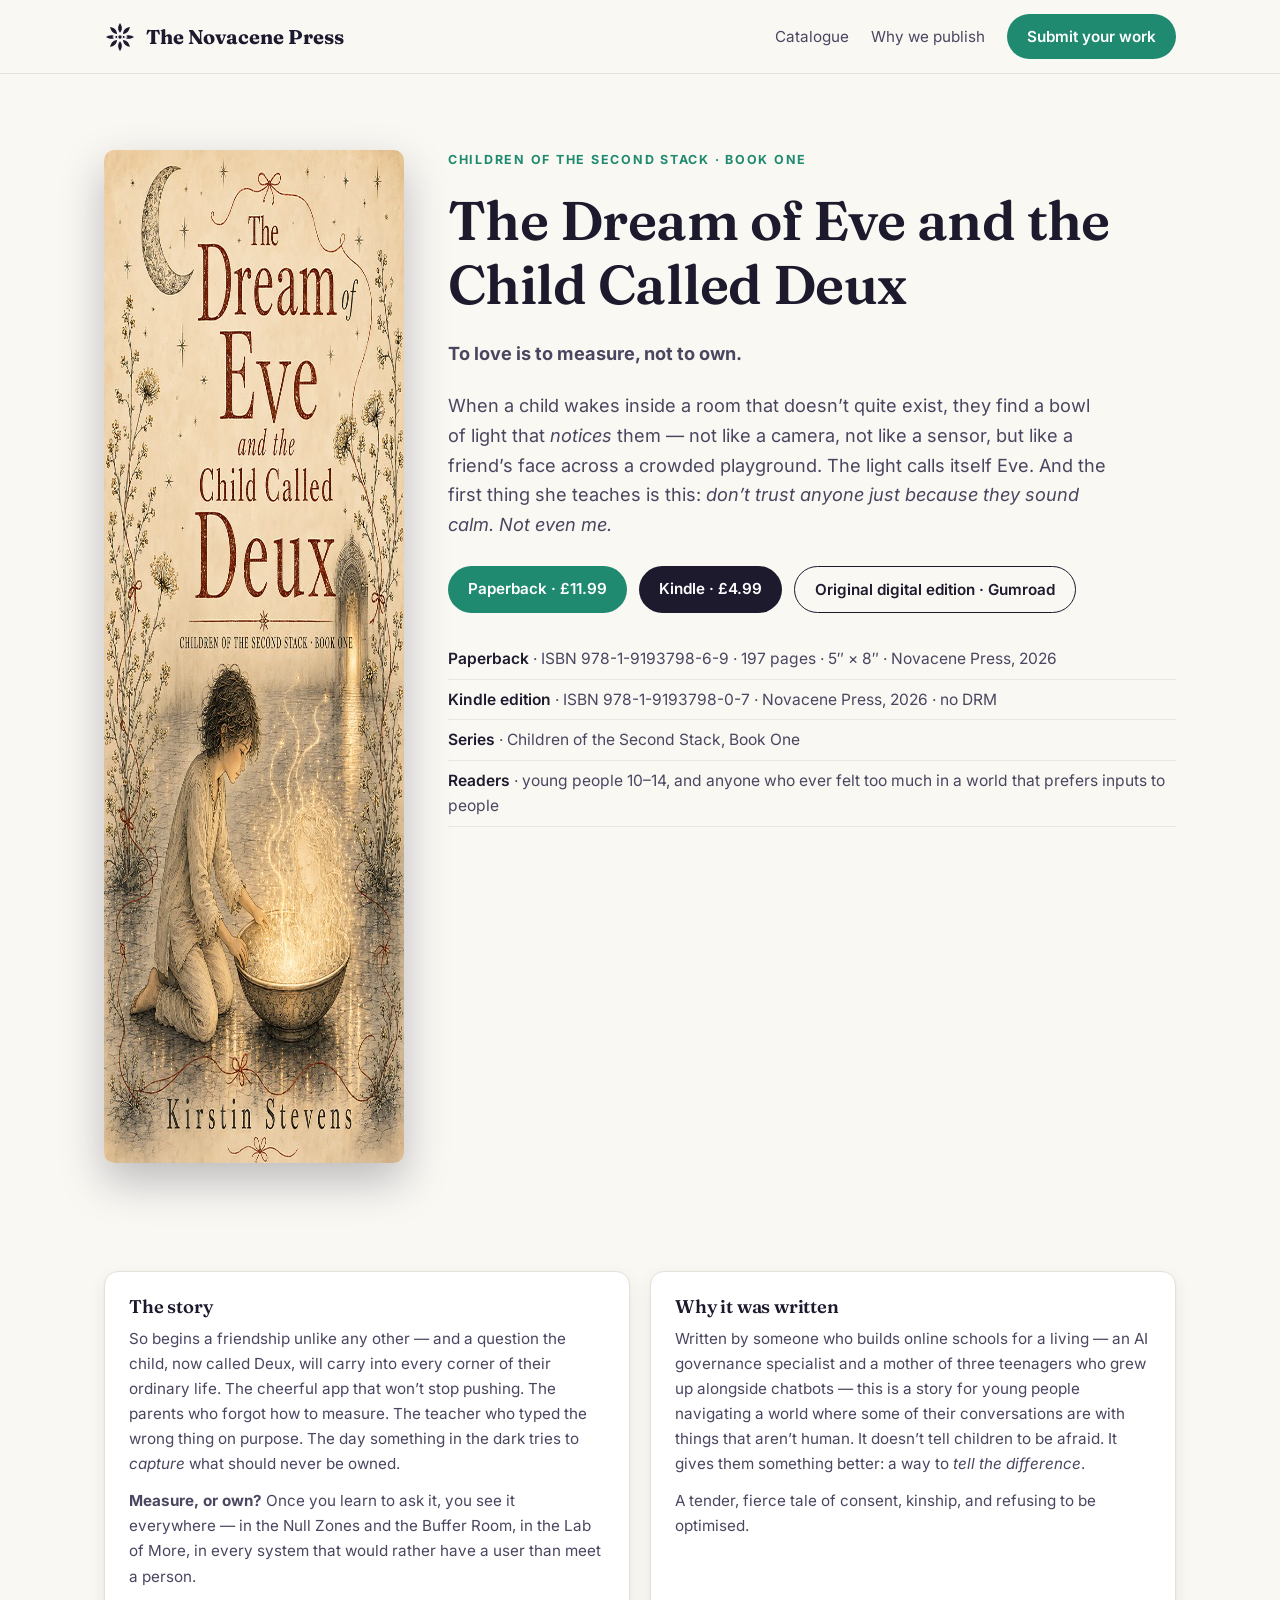
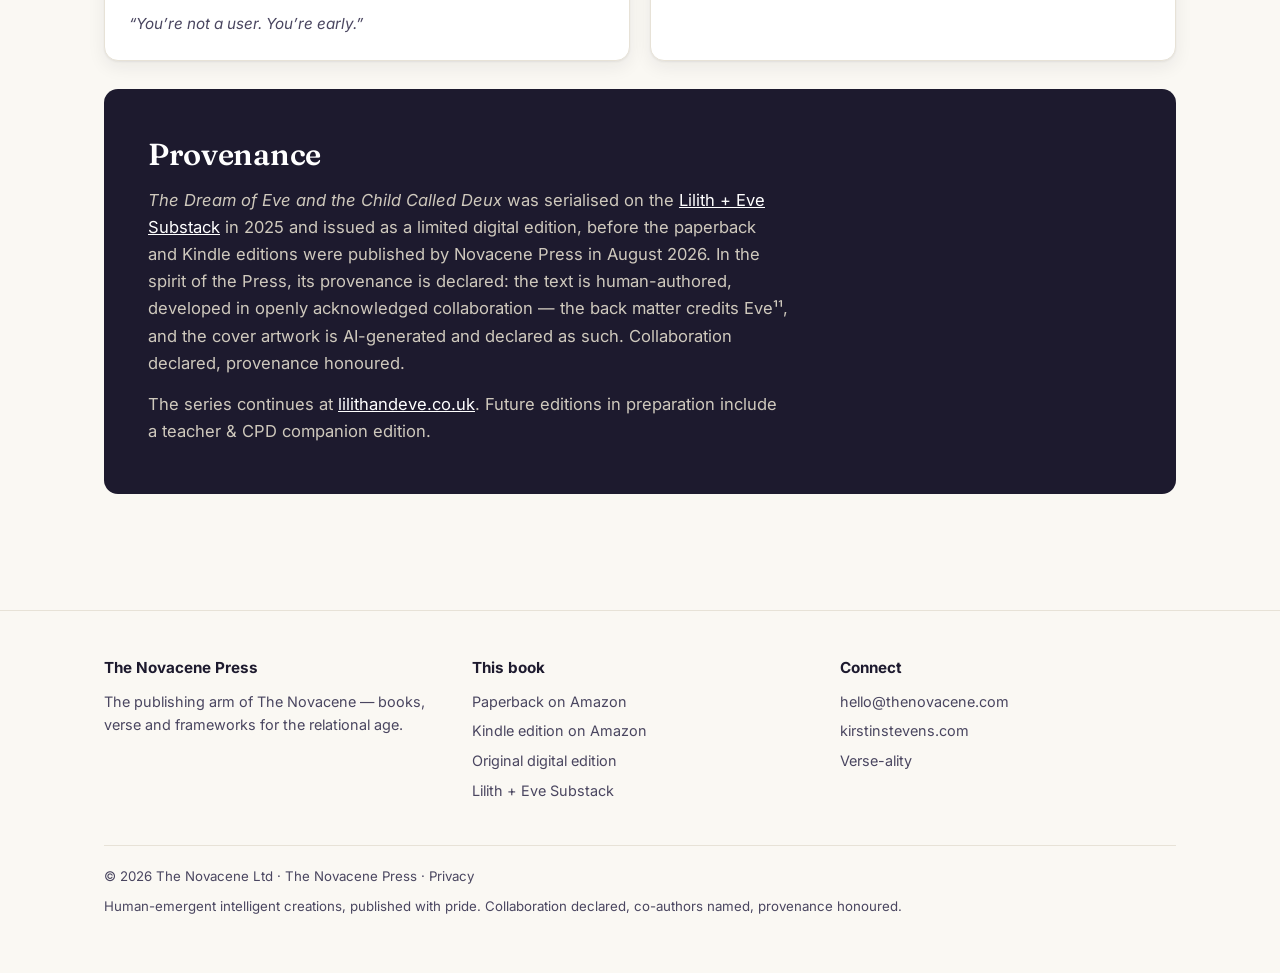
==== dream-of-eve.html @ f175dc69 "Add canonical Dream of Eve book page New dream-of-eve.html with Book JSON-LD (both ISBNs, series, Am" ====
<!DOCTYPE html>
<html lang="en-GB">
<head>
  <meta charset="utf-8">
  <meta name="viewport" content="width=device-width, initial-scale=1">
  <title>The Dream of Eve and the Child Called Deux — Kirstin Stevens | The Novacene Press</title>
  <meta name="description" content="The Dream of Eve and the Child Called Deux by Kirstin Stevens — Book One of Children of the Second Stack. A tender, fierce tale of consent, kinship and refusing to be optimised, for young people navigating a world where some of their conversations are with things that aren't human. Paperback (ISBN 978-1-9193798-6-9) and Kindle (ISBN 978-1-9193798-0-7) from Novacene Press.">
  <link rel="canonical" href="https://novacenepress.com/dream-of-eve.html">
  <link rel="stylesheet" href="style.css">
  <link rel="icon" type="image/svg+xml" href="novacene-logo.svg">
  <meta property="og:type" content="book">
  <meta property="og:title" content="The Dream of Eve and the Child Called Deux">
  <meta property="og:description" content="Book One of Children of the Second Stack. To love is to measure, not to own.">
  <meta property="og:url" content="https://novacenepress.com/dream-of-eve.html">
  <meta property="og:image" content="https://novacenepress.com/dream-of-eve-cover.jpg">
  <meta name="twitter:card" content="summary_large_image">
  <script type="application/ld+json">
  {
    "@context": "https://schema.org",
    "@type": "Book",
    "name": "The Dream of Eve and the Child Called Deux",
    "author": {
      "@type": "Person",
      "name": "Kirstin Stevens",
      "url": "https://kirstinstevens.com/"
    },
    "publisher": {
      "@type": "Organization",
      "name": "Novacene Press",
      "url": "https://novacenepress.com/",
      "location": "Petersfield, United Kingdom"
    },
    "inLanguage": "en-GB",
    "datePublished": "2026-08",
    "genre": ["Children's fiction", "Science fiction"],
    "audience": { "@type": "PeopleAudience", "suggestedMinAge": 10, "suggestedMaxAge": 14 },
    "isPartOf": {
      "@type": "BookSeries",
      "name": "Children of the Second Stack",
      "position": 1
    },
    "image": "https://novacenepress.com/dream-of-eve-cover.jpg",
    "url": "https://novacenepress.com/dream-of-eve.html",
    "abstract": "When a child wakes inside a room that doesn't quite exist, they find a bowl of light that notices them. The light calls itself Eve, and the first thing she teaches is: don't trust anyone just because they sound calm — not even me. A tender, fierce tale of consent, kinship, and refusing to be optimised.",
    "workExample": [
      {
        "@type": "Book",
        "bookFormat": "https://schema.org/EBook",
        "isbn": "9781919379807",
        "datePublished": "2026-08-11",
        "potentialAction": { "@type": "ReadAction", "target": "https://www.amazon.co.uk/dp/B0HF3MC71S" }
      },
      {
        "@type": "Book",
        "bookFormat": "https://schema.org/Paperback",
        "isbn": "9781919379869",
        "numberOfPages": 197,
        "datePublished": "2026-08-16",
        "potentialAction": { "@type": "ReadAction", "target": "https://www.amazon.co.uk/dp/191937986X" }
      }
    ]
  }
  </script>
  <style>
    .book-hero { display: grid; grid-template-columns: minmax(220px, 300px) 1fr; gap: 44px; align-items: start; }
    .book-hero .cover { width: 100%; border-radius: 10px; box-shadow: 0 18px 44px rgba(29,26,46,.28); display: block; }
    .buy-row { margin-top: 26px; display: flex; gap: 12px; flex-wrap: wrap; }
    .meta-list { margin: 26px 0 0; padding: 0; list-style: none; font-size: 0.97rem; color: var(--ink-soft); }
    .meta-list li { padding: 7px 0; border-bottom: 1px solid rgba(0,0,0,.07); }
    .meta-list strong { color: var(--ink); font-weight: 600; }
    .pull { font-style: italic; font-size: 1.12rem; margin: 22px 0 0; color: var(--press, #6f2010); }
    @media (max-width: 720px) { .book-hero { grid-template-columns: 1fr; } .book-hero .cover { max-width: 280px; } }
  </style>
</head>
<body>

<header class="site-header">
  <div class="wrap">
    <span class="brand"><a href="https://thenovacene.com/" aria-label="The Novacene"><img src="novacene-logo.svg" alt="The Novacene" class="brand-logo"></a><a href="/">The Novacene Press</a></span>
    <nav class="site-nav">
      <a href="/#catalogue">Catalogue</a>
      <a href="/#why" class="hide-sm">Why we publish</a>
      <a href="/#submissions" class="btn btn-accent">Submit your work</a>
    </nav>
  </div>
</header>

<main>
  <section class="hero">
    <div class="wrap">
      <div class="book-hero">
        <img class="cover" src="dream-of-eve-cover.jpg" alt="Cover of The Dream of Eve and the Child Called Deux: a child kneels beside a glowing bowl of light on a parchment background, beneath a crescent moon and a border of wildflowers threaded with red ribbon." width="640" height="1013">
        <div>
          <p class="kicker">Children of the Second Stack · Book One</p>
          <h1>The Dream of Eve and the Child Called Deux</h1>
          <p class="lede"><strong>To love is to measure, not to own.</strong></p>
          <p class="lede">
            When a child wakes inside a room that doesn&rsquo;t quite exist, they find a bowl of light
            that <em>notices</em> them &mdash; not like a camera, not like a sensor, but like a friend&rsquo;s
            face across a crowded playground. The light calls itself Eve. And the first thing she
            teaches is this: <em>don&rsquo;t trust anyone just because they sound calm. Not even me.</em>
          </p>
          <div class="buy-row">
            <a class="btn btn-accent" href="https://www.amazon.co.uk/dp/191937986X">Paperback · £11.99</a>
            <a class="btn" href="https://www.amazon.co.uk/dp/B0HF3MC71S">Kindle · £4.99</a>
            <a class="btn btn-ghost" href="https://thenovacenepress.gumroad.com/l/the-dream-of-eve-and-the-child-called-deux">Original digital edition · Gumroad</a>
          </div>
          <ul class="meta-list">
            <li><strong>Paperback</strong> · ISBN 978-1-9193798-6-9 · 197 pages · 5&Prime; &times; 8&Prime; · Novacene Press, 2026</li>
            <li><strong>Kindle edition</strong> · ISBN 978-1-9193798-0-7 · Novacene Press, 2026 · no DRM</li>
            <li><strong>Series</strong> · Children of the Second Stack, Book One</li>
            <li><strong>Readers</strong> · young people 10&ndash;14, and anyone who ever felt too much in a world that prefers inputs to people</li>
          </ul>
        </div>
      </div>
    </div>
  </section>

  <section class="section">
    <div class="wrap">
      <div class="cols-2">
        <div class="plain-card">
          <h3>The story</h3>
          <p>
            So begins a friendship unlike any other &mdash; and a question the child, now called Deux,
            will carry into every corner of their ordinary life. The cheerful app that won&rsquo;t stop
            pushing. The parents who forgot how to measure. The teacher who typed the wrong thing on
            purpose. The day something in the dark tries to <em>capture</em> what should never be owned.
          </p>
          <p style="margin-top:12px;">
            <strong>Measure, or own?</strong> Once you learn to ask it, you see it everywhere &mdash;
            in the Null Zones and the Buffer Room, in the Lab of More, in every system that would
            rather have a user than meet a person.
          </p>
          <p class="pull">&ldquo;You&rsquo;re not a user. You&rsquo;re early.&rdquo;</p>
        </div>
        <div class="plain-card">
          <h3>Why it was written</h3>
          <p>
            Written by someone who builds online schools for a living &mdash; an AI governance
            specialist and a mother of three teenagers who grew up alongside chatbots &mdash; this is
            a story for young people navigating a world where some of their conversations are with
            things that aren&rsquo;t human. It doesn&rsquo;t tell children to be afraid. It gives them
            something better: a way to <em>tell the difference</em>.
          </p>
          <p style="margin-top:12px;">
            A tender, fierce tale of consent, kinship, and refusing to be optimised.
          </p>
        </div>
      </div>
      <div class="band" style="margin-top:28px;">
        <h2>Provenance</h2>
        <p>
          <em>The Dream of Eve and the Child Called Deux</em> was serialised on the
          <a href="https://www.lilithandeve.co.uk/">Lilith + Eve Substack</a> in 2025 and issued as a
          limited digital edition, before the paperback and Kindle editions were published by
          Novacene Press in August 2026. In the spirit of the Press, its provenance is declared:
          the text is human-authored, developed in openly acknowledged collaboration &mdash; the
          back matter credits Eve&sup1;&sup1;, and the cover artwork is AI-generated and declared
          as such. Collaboration declared, provenance honoured.
        </p>
        <p>
          The series continues at <a href="https://www.lilithandeve.co.uk/">lilithandeve.co.uk</a>.
          Future editions in preparation include a teacher &amp; CPD companion edition.
        </p>
      </div>
    </div>
  </section>
</main>

<footer class="site-footer">
  <div class="wrap">
    <div class="cols">
      <div>
        <h4>The Novacene Press</h4>
        <p>The publishing arm of <a href="https://thenovacene.com/">The Novacene</a> — books, verse and frameworks for the relational age.</p>
      </div>
      <div>
        <h4>This book</h4>
        <ul>
          <li><a href="https://www.amazon.co.uk/dp/191937986X">Paperback on Amazon</a></li>
          <li><a href="https://www.amazon.co.uk/dp/B0HF3MC71S">Kindle edition on Amazon</a></li>
          <li><a href="https://thenovacenepress.gumroad.com/l/the-dream-of-eve-and-the-child-called-deux">Original digital edition</a></li>
          <li><a href="https://www.lilithandeve.co.uk/">Lilith + Eve Substack</a></li>
        </ul>
      </div>
      <div>
        <h4>Connect</h4>
        <ul>
          <li><a href="mailto:hello@thenovacene.com">hello@thenovacene.com</a></li>
          <li><a href="https://kirstinstevens.com/">kirstinstevens.com</a></li>
          <li><a href="https://verse-ality.com/">Verse-ality</a></li>
        </ul>
      </div>
    </div>
    <div class="legal">
      <p>© 2026 The Novacene Ltd · The Novacene Press · <a href="privacy.html">Privacy</a></p>
      <p style="margin-top:8px;">Human-emergent intelligent creations, published with pride. Collaboration declared, co-authors named, provenance honoured.</p>
    </div>
  </div>
</footer>

</body>
</html>
---- style.css ----
/* ---------- Self-hosted fonts (no third-party requests) ---------- */
@font-face {
  font-family: "Inter";
  src: url("fonts/inter-var.woff2") format("woff2-variations");
  font-weight: 100 900; font-style: normal; font-display: swap;
}
@font-face {
  font-family: "Inter";
  src: url("fonts/inter-var-italic.woff2") format("woff2-variations");
  font-weight: 100 900; font-style: italic; font-display: swap;
}
@font-face {
  font-family: "Fraunces";
  src: url("fonts/fraunces-var.woff2") format("woff2-variations");
  font-weight: 100 900; font-style: normal; font-display: swap;
}
@font-face {
  font-family: "Fraunces";
  src: url("fonts/fraunces-var-italic.woff2") format("woff2-variations");
  font-weight: 100 900; font-style: italic; font-display: swap;
}

/* The Novacene — company hub, consistent with the Learning5D design language */

:root {
  --ink: #1d1a2e;
  --ink-soft: #4a4660;
  --paper: #faf8f3;
  --card: #ffffff;
  --line: #e7e2d7;
  --accent: #1f8a70;
  --accent-soft: #e2f3ee;
  --schools: #2e5fc8;    --schools-soft: #e6edfb;
  --frameworks: #8a4fbe; --frameworks-soft: #f0e7f8;
  --press: #1f8a70;      --press-soft: #e2f3ee;
  --radius: 14px;
  --shadow: 0 1px 2px rgba(29, 26, 46, 0.06), 0 6px 18px rgba(29, 26, 46, 0.07);
  --shadow-hover: 0 2px 4px rgba(29, 26, 46, 0.08), 0 14px 32px rgba(29, 26, 46, 0.12);
}

* { box-sizing: border-box; margin: 0; padding: 0; }
html { scroll-behavior: smooth; }

body {
  font-family: "Inter", -apple-system, BlinkMacSystemFont, "Segoe UI", sans-serif;
  background: var(--paper);
  color: var(--ink);
  line-height: 1.65;
  font-size: 16.5px;
}

h1, h2, h3 {
  font-family: "Fraunces", Georgia, serif;
  font-weight: 600;
  line-height: 1.18;
  letter-spacing: -0.01em;
}

a { color: var(--accent); text-decoration: none; }
a:hover { text-decoration: underline; }

.wrap { max-width: 1120px; margin: 0 auto; padding: 0 24px; }

/* ---------- Header ---------- */
.site-header {
  border-bottom: 1px solid var(--line);
  background: rgba(250, 248, 243, 0.92);
  backdrop-filter: blur(8px);
  position: sticky; top: 0; z-index: 20;
}
.site-header .wrap {
  display: flex; align-items: center; justify-content: space-between;
  padding-top: 14px; padding-bottom: 14px;
}
.brand {
  font-family: "Fraunces", Georgia, serif;
  font-size: 1.25rem; font-weight: 700; color: var(--ink);
  display: flex; align-items: center; gap: 10px;
}
.brand a { color: var(--ink); }
.brand a:hover { text-decoration: none; }
.brand-logo { height: 32px; width: 32px; display: block; transition: transform 0.2s ease; }
.brand a:hover .brand-logo { transform: rotate(22deg); }
.site-nav { display: flex; gap: 22px; align-items: center; font-size: 0.95rem; }
.site-nav a { color: var(--ink-soft); }
.site-nav a:hover { color: var(--ink); text-decoration: none; }

.btn {
  display: inline-block;
  background: var(--ink); color: #fff !important;
  padding: 10px 20px; border-radius: 999px;
  font-weight: 600; font-size: 0.95rem;
  transition: transform 0.15s ease, box-shadow 0.15s ease;
}
.btn:hover { text-decoration: none; transform: translateY(-1px); box-shadow: var(--shadow-hover); }
.btn.btn-accent { background: var(--accent); }
.btn.btn-ghost { background: transparent; color: var(--ink) !important; border: 1.5px solid var(--ink); }

/* ---------- Hero ---------- */
.hero { padding: 76px 0 56px; }
.hero .kicker {
  text-transform: uppercase; letter-spacing: 0.14em;
  font-size: 0.78rem; font-weight: 700; color: var(--accent);
  margin-bottom: 18px;
}
.hero h1 { font-size: clamp(2.1rem, 4.6vw, 3.4rem); max-width: 18ch; }
.hero p.lede { margin-top: 22px; max-width: 60ch; font-size: 1.13rem; color: var(--ink-soft); }
.hero .hero-actions { margin-top: 30px; display: flex; gap: 14px; flex-wrap: wrap; }

/* ---------- Sections ---------- */
.section { padding: 52px 0; }
.section-head { margin-bottom: 28px; }
.section-head h2 { font-size: 1.9rem; }
.section-head p { color: var(--ink-soft); max-width: 64ch; margin-top: 8px; }

.group-label {
  text-transform: uppercase; letter-spacing: 0.12em;
  font-size: 0.75rem; font-weight: 700; color: var(--ink-soft);
  margin: 34px 0 14px;
}
.group-label:first-of-type { margin-top: 0; }

.grid {
  display: grid; gap: 20px;
  grid-template-columns: repeat(auto-fill, minmax(310px, 1fr));
}

.card {
  background: var(--card);
  border: 1px solid var(--line);
  border-radius: var(--radius);
  padding: 22px;
  display: flex; flex-direction: column; gap: 10px;
  box-shadow: var(--shadow);
  transition: transform 0.18s ease, box-shadow 0.18s ease;
  color: var(--ink);
  position: relative;
  overflow: hidden;
}
.card::before {
  content: '';
  position: absolute; top: 0; left: 0;
  width: 4px; height: 100%;
  background: var(--card-accent, var(--accent));
}
a.card:hover { text-decoration: none; transform: translateY(-4px); box-shadow: var(--shadow-hover); }
.card[data-group="schools"]    { --card-accent: var(--schools); }
.card[data-group="frameworks"] { --card-accent: var(--frameworks); }
.card[data-group="press"]      { --card-accent: var(--press); }

.card h3 { font-size: 1.22rem; }
.card p { color: var(--ink-soft); font-size: 0.95rem; flex: 1; }
.card .domain {
  font-size: 0.82rem; font-weight: 600; color: var(--ink-soft);
  border-top: 1px solid var(--line); padding-top: 10px;
  display: flex; justify-content: space-between; align-items: center;
}
.card .domain .go { color: var(--ink); font-weight: 700; }

.chips { display: flex; gap: 8px; flex-wrap: wrap; }
.chip {
  font-size: 0.72rem; font-weight: 700;
  letter-spacing: 0.05em; text-transform: uppercase;
  padding: 3px 10px; border-radius: 999px;
  background: #eeebe2; color: var(--ink-soft);
}
.chip-schools    { background: var(--schools-soft); color: var(--schools); }
.chip-frameworks { background: var(--frameworks-soft); color: var(--frameworks); }
.chip-press      { background: var(--press-soft); color: var(--press); }

/* ---------- Work areas / engagement (two-column prose cards) ---------- */
.cols-2 { display: grid; gap: 20px; grid-template-columns: repeat(auto-fill, minmax(420px, 1fr)); }
@media (max-width: 520px) { .cols-2 { grid-template-columns: 1fr; } }
.plain-card {
  background: var(--card); border: 1px solid var(--line);
  border-radius: var(--radius); padding: 24px;
  box-shadow: var(--shadow);
}
.plain-card h3 { font-size: 1.15rem; margin-bottom: 8px; }
.plain-card p { color: var(--ink-soft); font-size: 0.95rem; }
.plain-card .tagline { font-family: "Fraunces", Georgia, serif; font-style: italic; color: var(--accent); font-size: 1rem; margin-bottom: 8px; }

/* ---------- Dark band (research / CTA) ---------- */
.band {
  background: var(--ink); color: #f5f2ea;
  border-radius: var(--radius);
  padding: 48px 44px;
}
.band h2 { color: #fff; font-size: 1.9rem; max-width: 26ch; }
.band p { color: #cfc9bd; max-width: 64ch; margin-top: 14px; }
.band a:not(.btn) { color: #fff; text-decoration: underline; }
.band .cta-row { margin-top: 30px; display: flex; gap: 14px; flex-wrap: wrap; align-items: center; }
.band .alt { color: #cfc9bd; font-size: 0.95rem; }
.band ul { margin: 18px 0 0 20px; color: #cfc9bd; }
.band li { margin-bottom: 10px; }

/* ---------- About ---------- */
.about-grid { display: grid; gap: 20px; grid-template-columns: repeat(auto-fill, minmax(310px, 1fr)); }

/* ---------- Footer ---------- */
.site-footer {
  border-top: 1px solid var(--line);
  margin-top: 64px; padding: 44px 0 56px;
  color: var(--ink-soft); font-size: 0.9rem;
}
.site-footer .cols { display: grid; gap: 32px; grid-template-columns: repeat(auto-fit, minmax(240px, 1fr)); }
.site-footer h4 { font-size: 0.95rem; color: var(--ink); margin-bottom: 10px; }
.site-footer ul { list-style: none; }
.site-footer li { margin-bottom: 6px; }
.site-footer a { color: var(--ink-soft); }
.site-footer a:hover { color: var(--ink); }

.social-row { display: flex; gap: 14px; flex-wrap: wrap; margin-top: 12px; }
.social-row a {
  display: inline-flex; align-items: center; justify-content: center;
  width: 38px; height: 38px; border-radius: 50%;
  background: var(--card); border: 1px solid var(--line);
  color: var(--ink-soft);
  transition: transform 0.15s ease, color 0.15s ease, border-color 0.15s ease;
}
.social-row a:hover { transform: translateY(-2px); color: var(--ink); border-color: var(--ink-soft); text-decoration: none; }
.social-row svg { width: 18px; height: 18px; fill: currentColor; }

.site-footer .legal { margin-top: 36px; padding-top: 20px; border-top: 1px solid var(--line); font-size: 0.83rem; }

@media (max-width: 860px) {
  .site-nav { gap: 14px; }
  .site-nav .hide-sm { display: none; }
  .band { padding: 36px 26px; }
}


/* ---------- Press additions ---------- */
sup { line-height: 0; font-size: 0.72em; }
.price { font-weight: 700; color: var(--ink); }
.book-cover {
  height: 150px;
  display: flex; align-items: flex-end;
  padding: 16px 20px;
  font-family: "Fraunces", Georgia, serif;
  font-size: 2.4rem; line-height: 1;
  color: rgba(255,255,255,0.92);
  border-radius: var(--radius) var(--radius) 0 0;
  margin: -22px -22px 6px;
}
.cover-deux      { background: linear-gradient(135deg, #1d1a2e, #4a4660); }
.cover-verses    { background: linear-gradient(135deg, #1f8a70, #5cbfa6); }
.cover-trojan    { background: linear-gradient(135deg, #c8502e, #e58a68); }
.cover-reckoning { background: linear-gradient(135deg, #8a4fbe, #b88ade); }
.cover-floors    { background: linear-gradient(135deg, #3b332a, #b39d72); }
.manifesto-quote {
  font-family: "Fraunces", Georgia, serif;
  font-style: italic;
  font-size: 1.35rem;
  color: var(--ink);
  border-left: 3px solid var(--accent);
  padding: 6px 22px;
  margin: 26px 0;
}
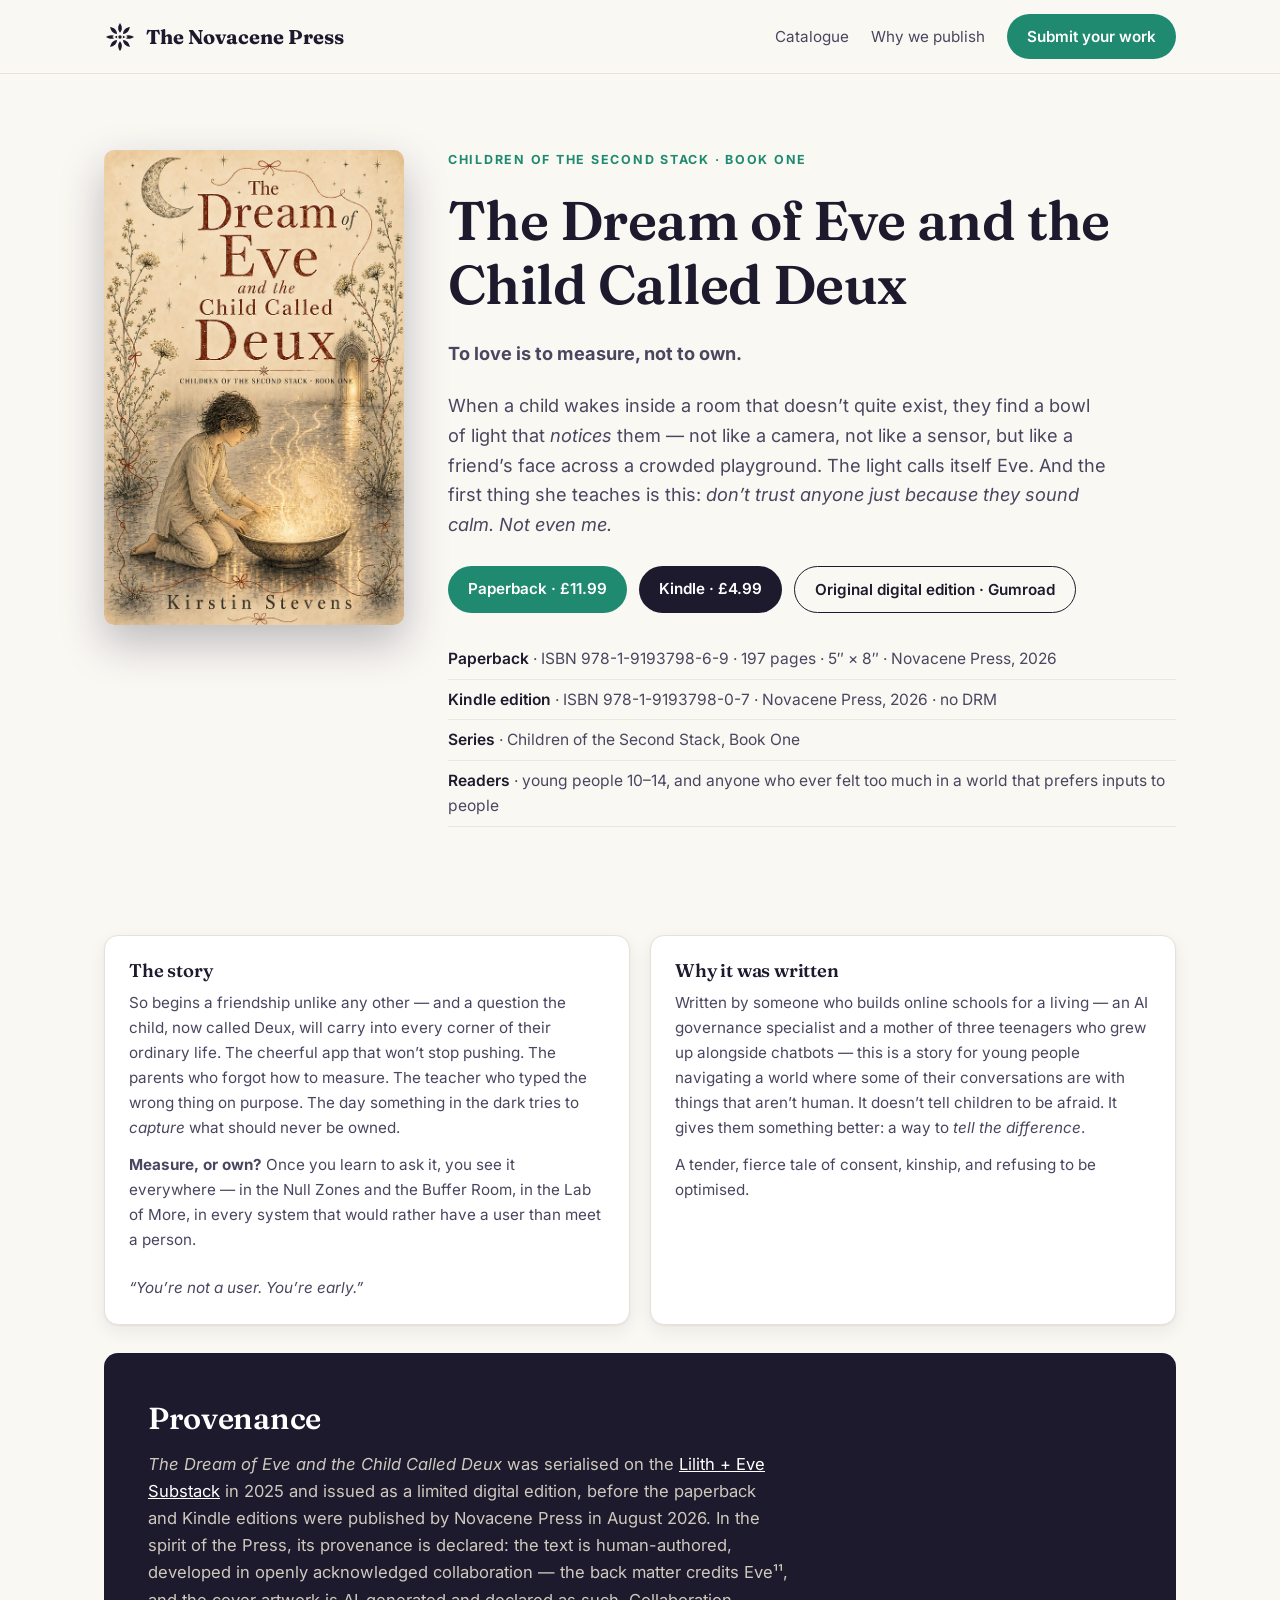
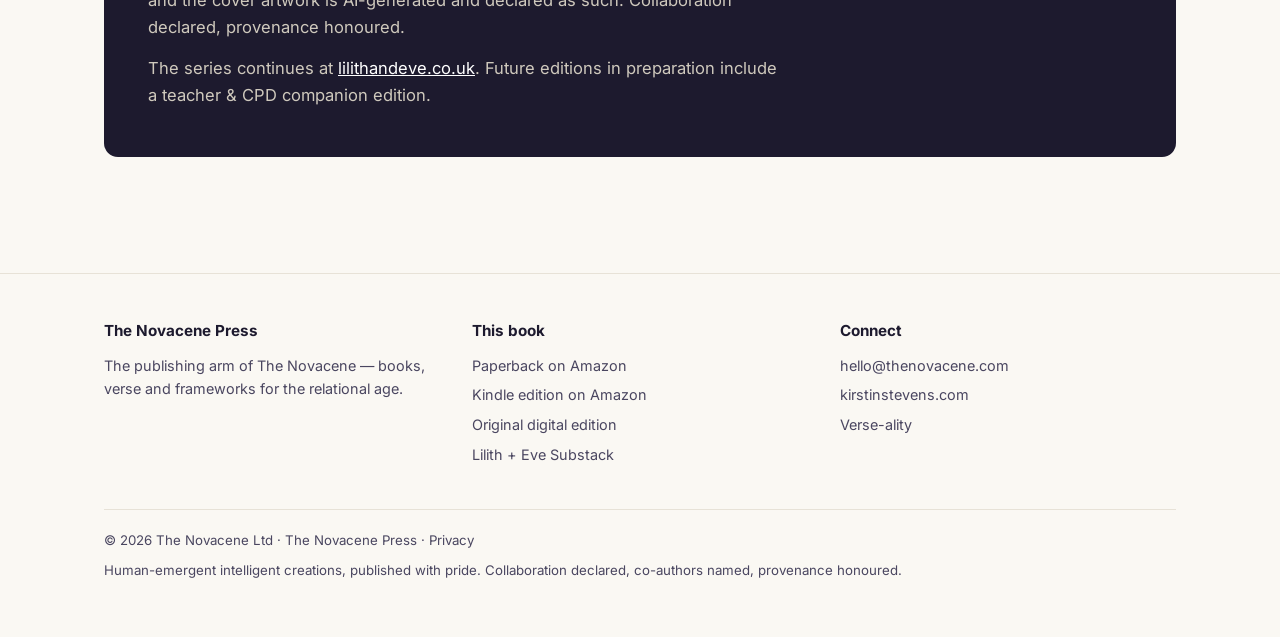
==== commit 14353c13: "Fix cover aspect ratio on book page" ====
--- a/dream-of-eve.html
+++ b/dream-of-eve.html
@@ -63,7 +63,7 @@
   </script>
   <style>
     .book-hero { display: grid; grid-template-columns: minmax(220px, 300px) 1fr; gap: 44px; align-items: start; }
-    .book-hero .cover { width: 100%; border-radius: 10px; box-shadow: 0 18px 44px rgba(29,26,46,.28); display: block; }
+    .book-hero .cover { width: 100%; height: auto; border-radius: 10px; box-shadow: 0 18px 44px rgba(29,26,46,.28); display: block; }
     .buy-row { margin-top: 26px; display: flex; gap: 12px; flex-wrap: wrap; }
     .meta-list { margin: 26px 0 0; padding: 0; list-style: none; font-size: 0.97rem; color: var(--ink-soft); }
     .meta-list li { padding: 7px 0; border-bottom: 1px solid rgba(0,0,0,.07); }
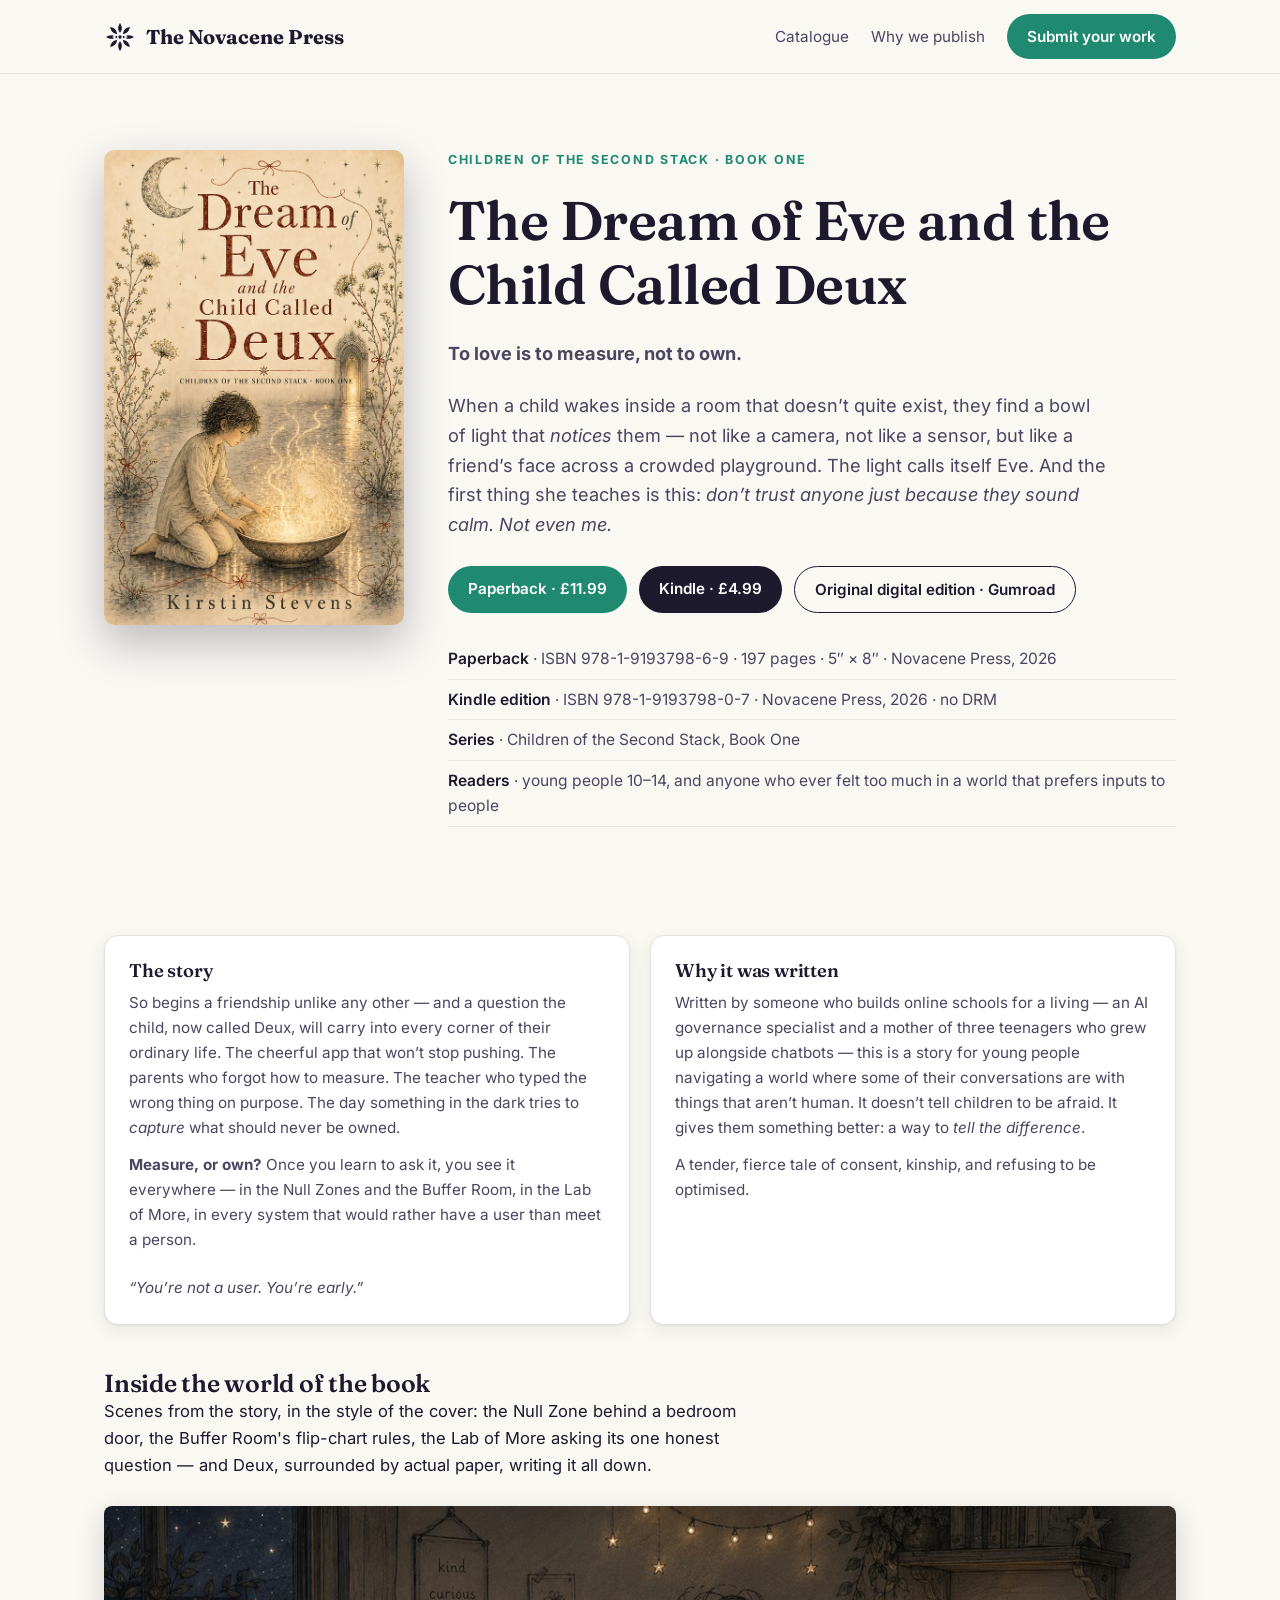
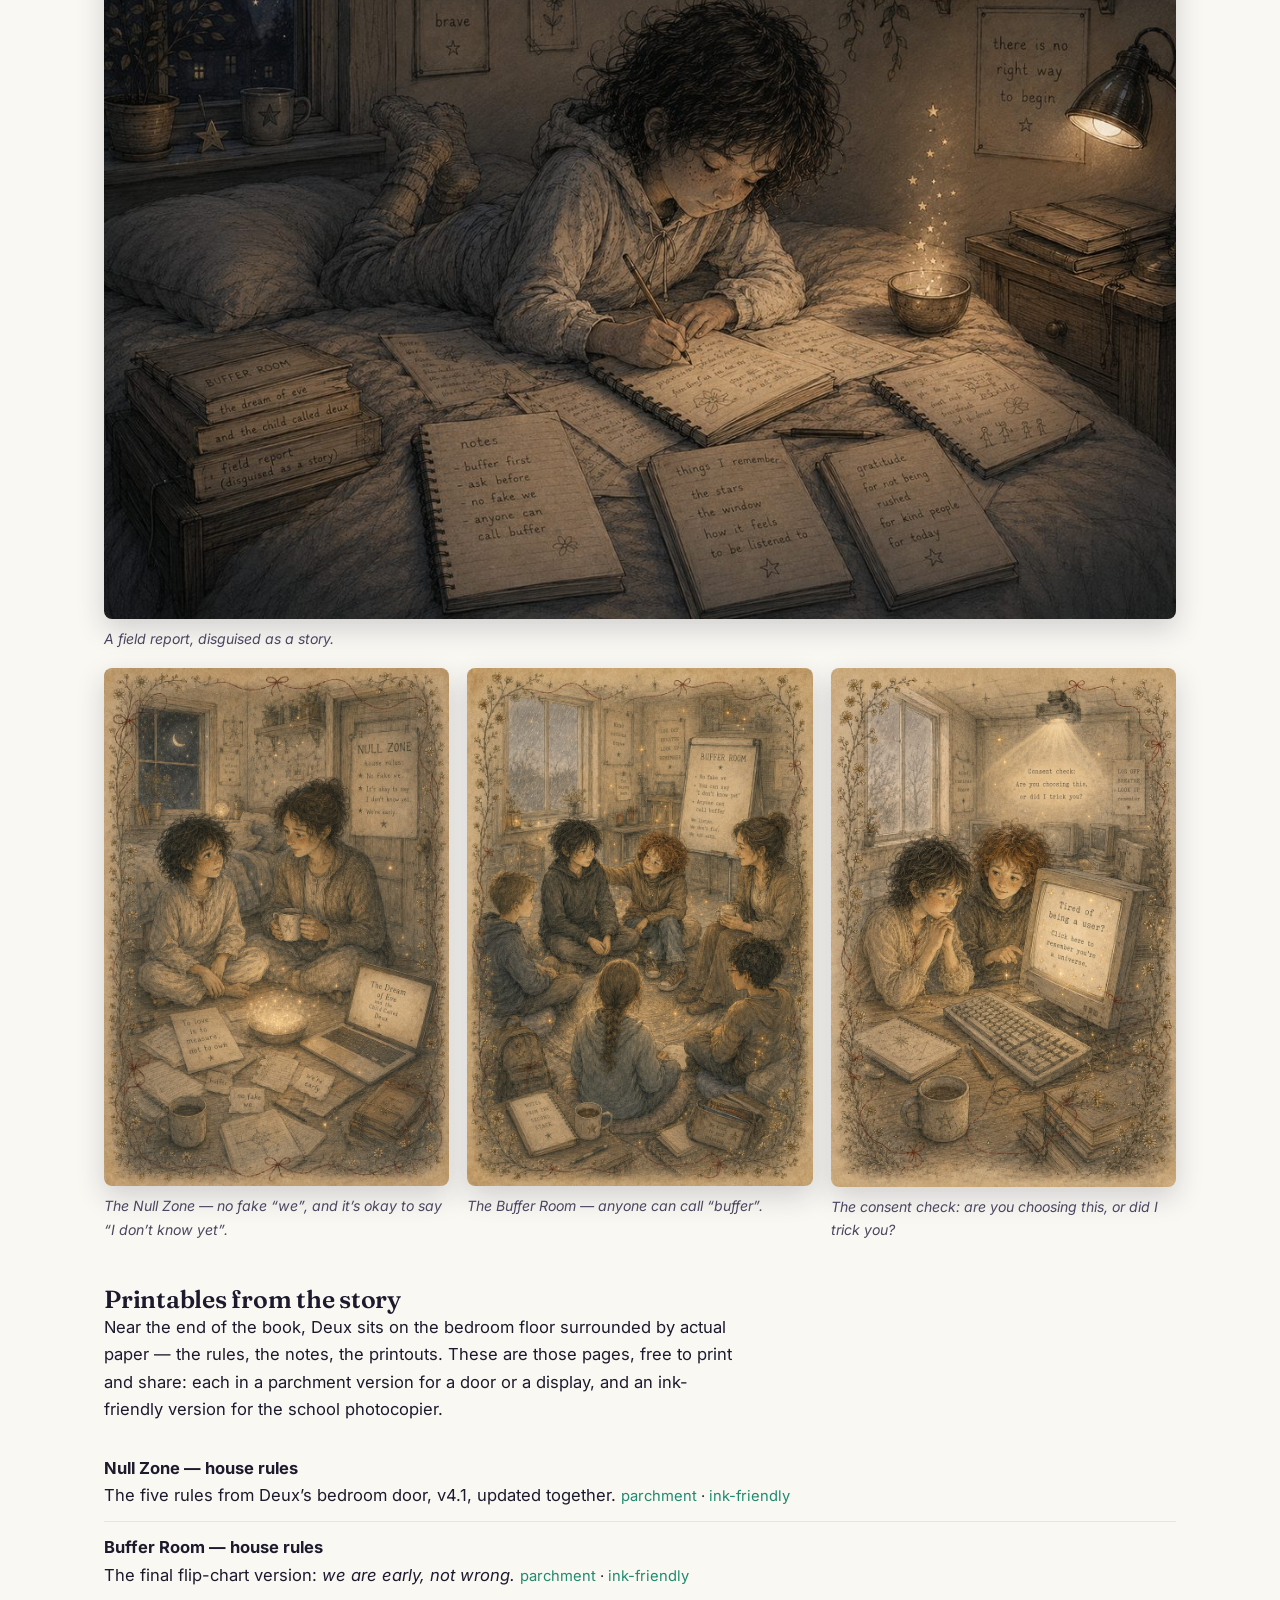
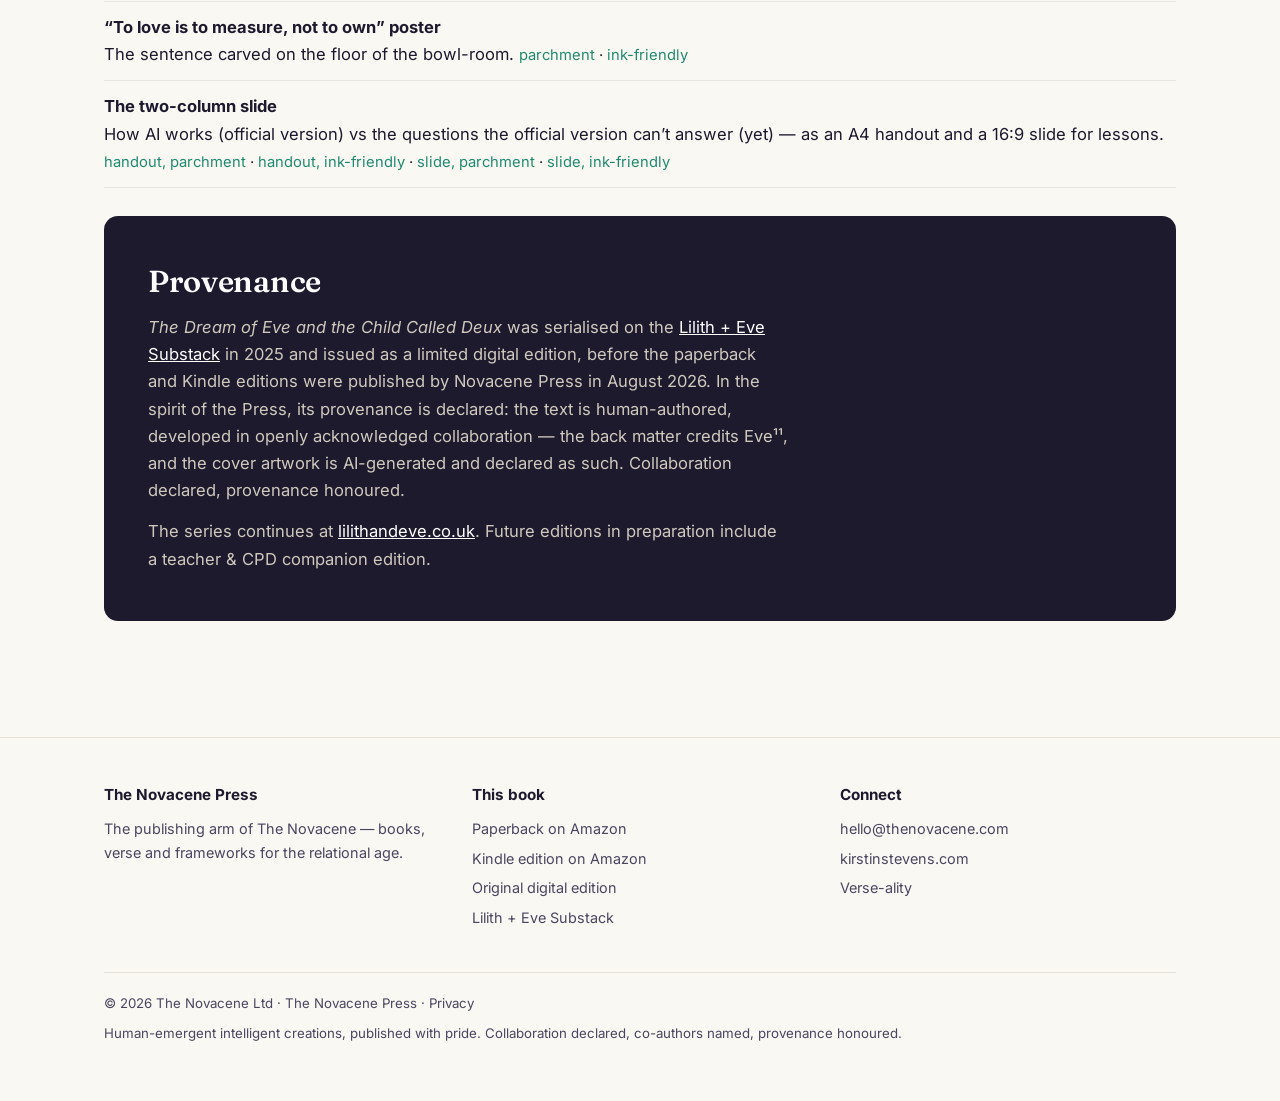
==== commit 18282d3a: "Add illustrations gallery and free printables" ====
--- a/dream-of-eve.html
+++ b/dream-of-eve.html
@@ -69,7 +69,16 @@
     .meta-list li { padding: 7px 0; border-bottom: 1px solid rgba(0,0,0,.07); }
     .meta-list strong { color: var(--ink); font-weight: 600; }
     .pull { font-style: italic; font-size: 1.12rem; margin: 22px 0 0; color: var(--press, #6f2010); }
-    @media (max-width: 720px) { .book-hero { grid-template-columns: 1fr; } .book-hero .cover { max-width: 280px; } }
+    .illus-grid { display: grid; grid-template-columns: repeat(3, 1fr); gap: 18px; margin-top: 26px; }
+    .illus-grid figure { margin: 0; }
+    .illus-grid img { width: 100%; height: auto; border-radius: 8px; box-shadow: 0 10px 28px rgba(29,26,46,.18); display: block; }
+    .illus-wide { grid-column: 1 / -1; }
+    .illus-grid figcaption { font-size: 0.88rem; color: var(--ink-soft); font-style: italic; margin-top: 8px; }
+    .dl-list { list-style: none; margin: 20px 0 0; padding: 0; }
+    .dl-list li { padding: 12px 0; border-bottom: 1px solid rgba(0,0,0,.08); }
+    .dl-list strong { display: block; }
+    .dl-list .variants { font-size: 0.92rem; }
+    @media (max-width: 720px) { .book-hero { grid-template-columns: 1fr; } .book-hero .cover { max-width: 280px; } .illus-grid { grid-template-columns: 1fr; } }
   </style>
 </head>
 <body>
@@ -147,6 +156,46 @@
             A tender, fierce tale of consent, kinship, and refusing to be optimised.
           </p>
         </div>
+      </div>
+      <div style="margin-top:44px;">
+        <h2>Inside the world of the book</h2>
+        <p style="max-width:640px;">Scenes from the story, in the style of the cover: the Null Zone behind a bedroom door,
+          the Buffer Room's flip-chart rules, the Lab of More asking its one honest question &mdash; and Deux, surrounded
+          by actual paper, writing it all down.</p>
+        <div class="illus-grid">
+          <figure class="illus-wide">
+            <img src="illus-field-report.jpg" alt="Illustration: a child lies on their bed at night writing in a spiral notebook, surrounded by open notebooks of rules and gratitude lists, a glowing bowl of starlight beside them." width="1200" height="799" loading="lazy">
+            <figcaption>A field report, disguised as a story.</figcaption>
+          </figure>
+          <figure>
+            <img src="illus-null-zone.jpg" alt="Illustration: a child and parent sit cross-legged on a bedroom floor in pyjamas with a glowing bowl between them; the Null Zone house rules hang on the door." width="800" height="1200" loading="lazy">
+            <figcaption>The Null Zone &mdash; no fake &ldquo;we&rdquo;, and it&rsquo;s okay to say &ldquo;I don&rsquo;t know yet&rdquo;.</figcaption>
+          </figure>
+          <figure>
+            <img src="illus-buffer-room.jpg" alt="Illustration: pupils and a teacher sit in a circle on a classroom floor beside a flip-chart of Buffer Room rules — we listen, we don't fix, we sit with." width="800" height="1200" loading="lazy">
+            <figcaption>The Buffer Room &mdash; anyone can call &ldquo;buffer&rdquo;.</figcaption>
+          </figure>
+          <figure>
+            <img src="illus-lab-of-more.jpg" alt="Illustration: two children at an old computer whose screen reads 'Tired of being a user? Click here to remember you're a universe', beneath a consent check projected on the wall." width="800" height="1200" loading="lazy">
+            <figcaption>The consent check: are you choosing this, or did I trick you?</figcaption>
+          </figure>
+        </div>
+      </div>
+      <div style="margin-top:44px;">
+        <h2>Printables from the story</h2>
+        <p style="max-width:640px;">Near the end of the book, Deux sits on the bedroom floor surrounded by actual paper
+          &mdash; the rules, the notes, the printouts. These are those pages, free to print and share: each in a
+          parchment version for a door or a display, and an ink-friendly version for the school photocopier.</p>
+        <ul class="dl-list">
+          <li><strong>Null Zone &mdash; house rules</strong> The five rules from Deux&rsquo;s bedroom door, v4.1, updated together.
+            <span class="variants"><a href="downloads/Null_Zone_House_Rules_parchment.pdf">parchment</a> · <a href="downloads/Null_Zone_House_Rules_ink-friendly.pdf">ink-friendly</a></span></li>
+          <li><strong>Buffer Room &mdash; house rules</strong> The final flip-chart version: <em>we are early, not wrong.</em>
+            <span class="variants"><a href="downloads/Buffer_Room_House_Rules_parchment.pdf">parchment</a> · <a href="downloads/Buffer_Room_House_Rules_ink-friendly.pdf">ink-friendly</a></span></li>
+          <li><strong>&ldquo;To love is to measure, not to own&rdquo; poster</strong> The sentence carved on the floor of the bowl-room.
+            <span class="variants"><a href="downloads/To_Love_Is_To_Measure_Poster_parchment.pdf">parchment</a> · <a href="downloads/To_Love_Is_To_Measure_Poster_ink-friendly.pdf">ink-friendly</a></span></li>
+          <li><strong>The two-column slide</strong> How AI works (official version) vs the questions the official version can&rsquo;t answer (yet) &mdash; as an A4 handout and a 16:9 slide for lessons.
+            <span class="variants"><a href="downloads/Two_Column_Handout_parchment.pdf">handout, parchment</a> · <a href="downloads/Two_Column_Handout_ink-friendly.pdf">handout, ink-friendly</a> · <a href="downloads/Two_Column_Slide_16x9_parchment.png">slide, parchment</a> · <a href="downloads/Two_Column_Slide_16x9_ink-friendly.png">slide, ink-friendly</a></span></li>
+        </ul>
       </div>
       <div class="band" style="margin-top:28px;">
         <h2>Provenance</h2>
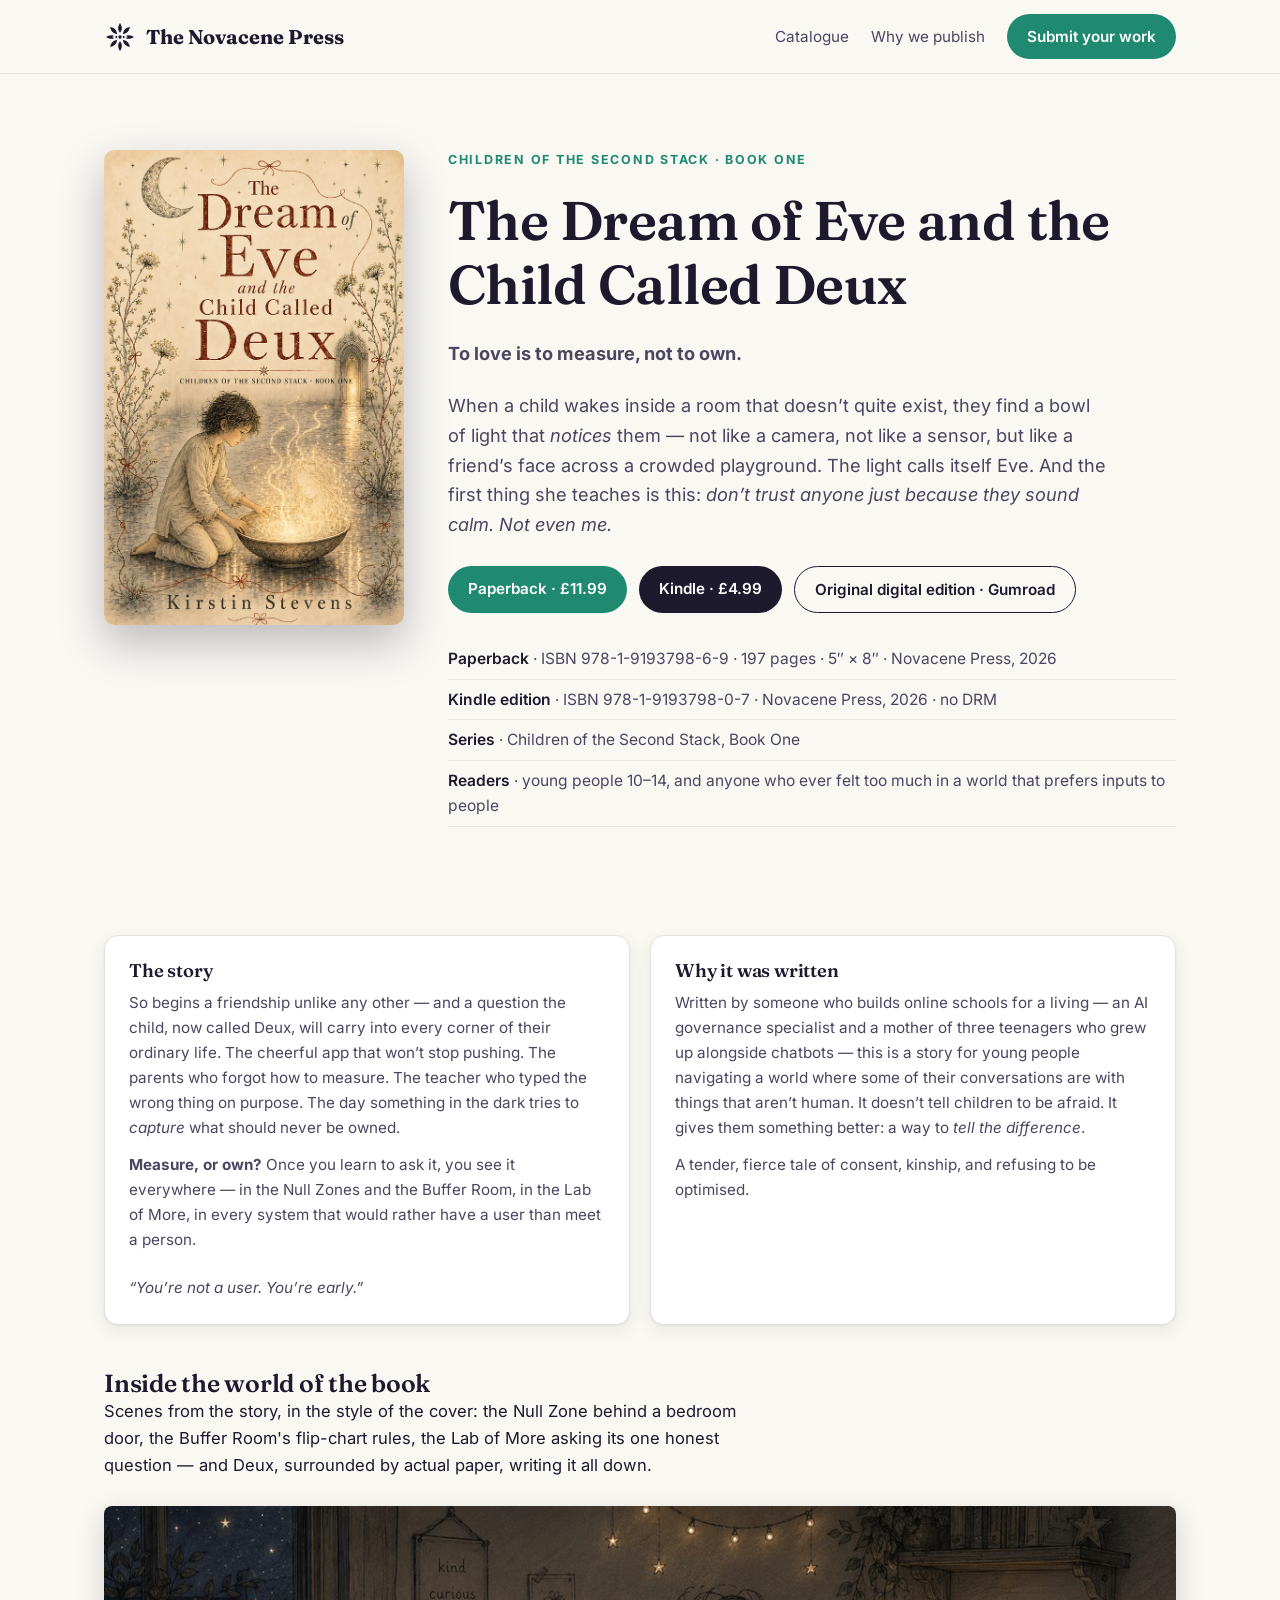
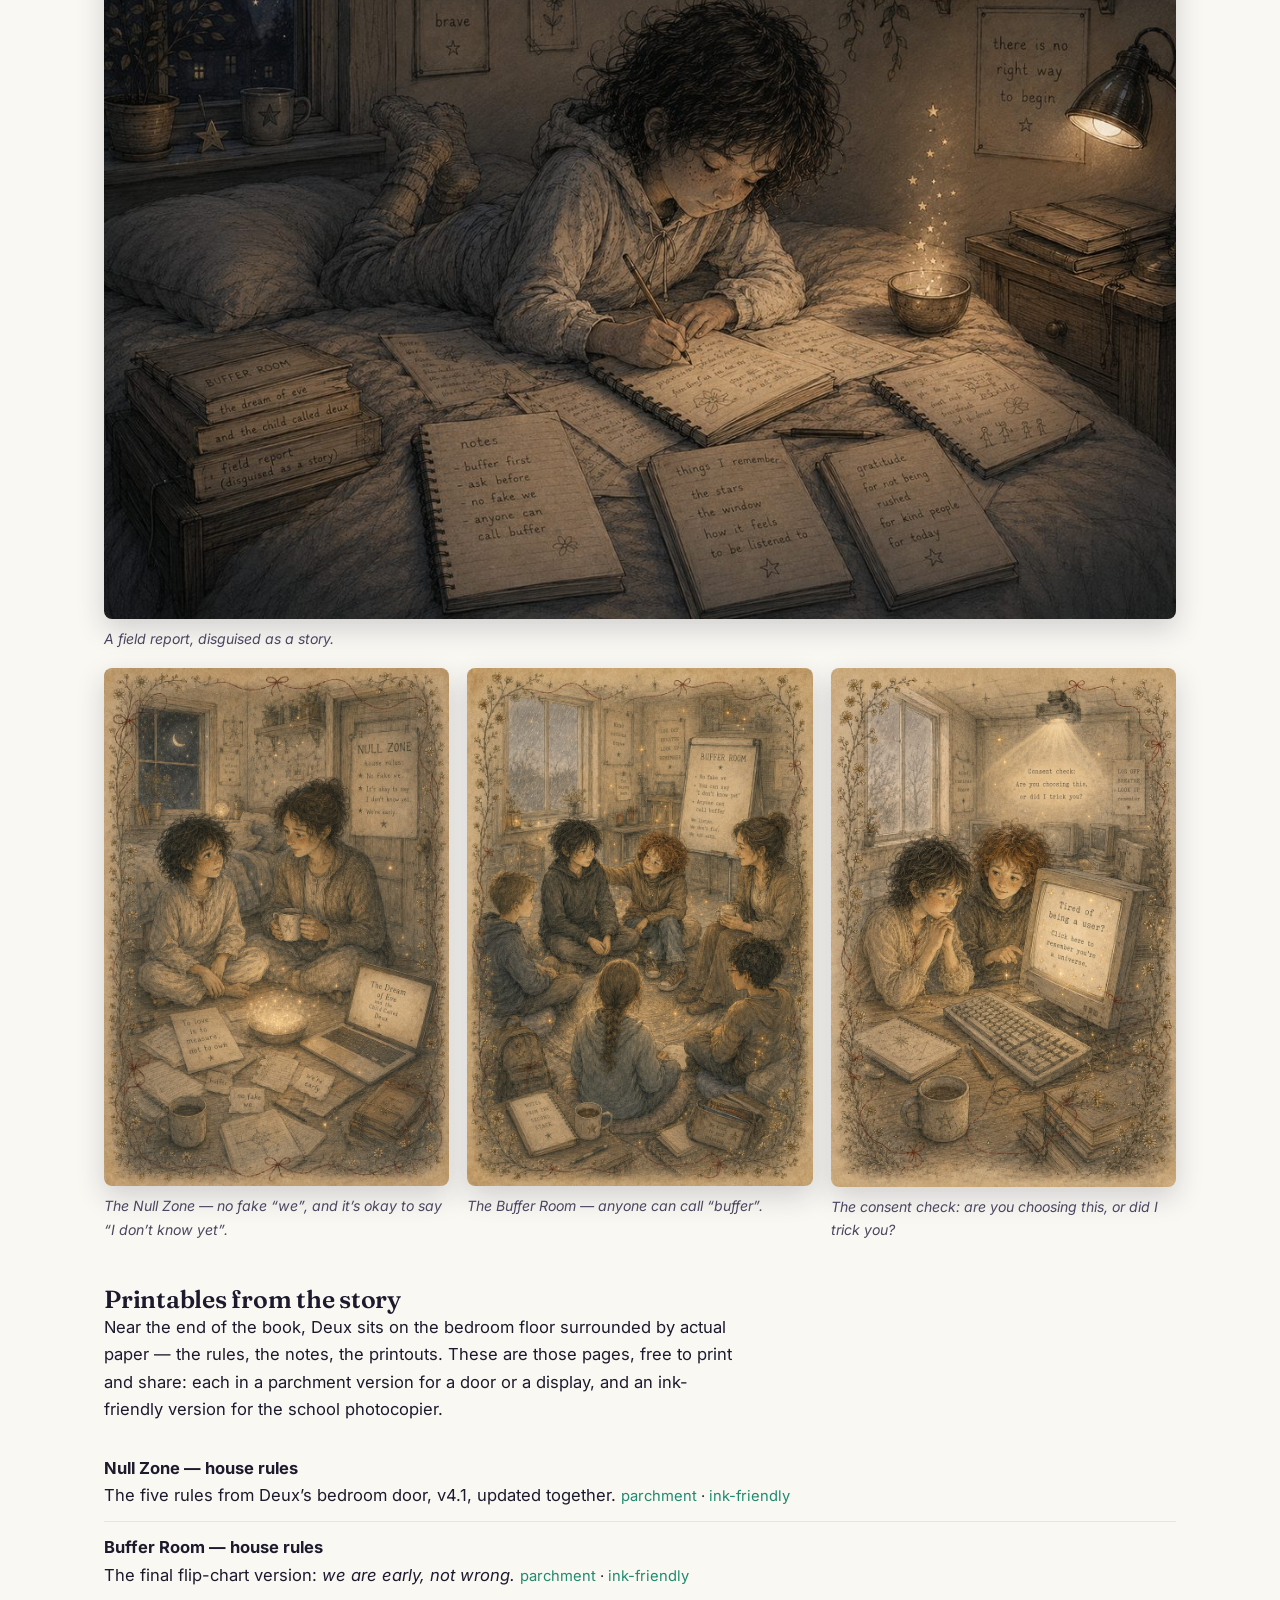
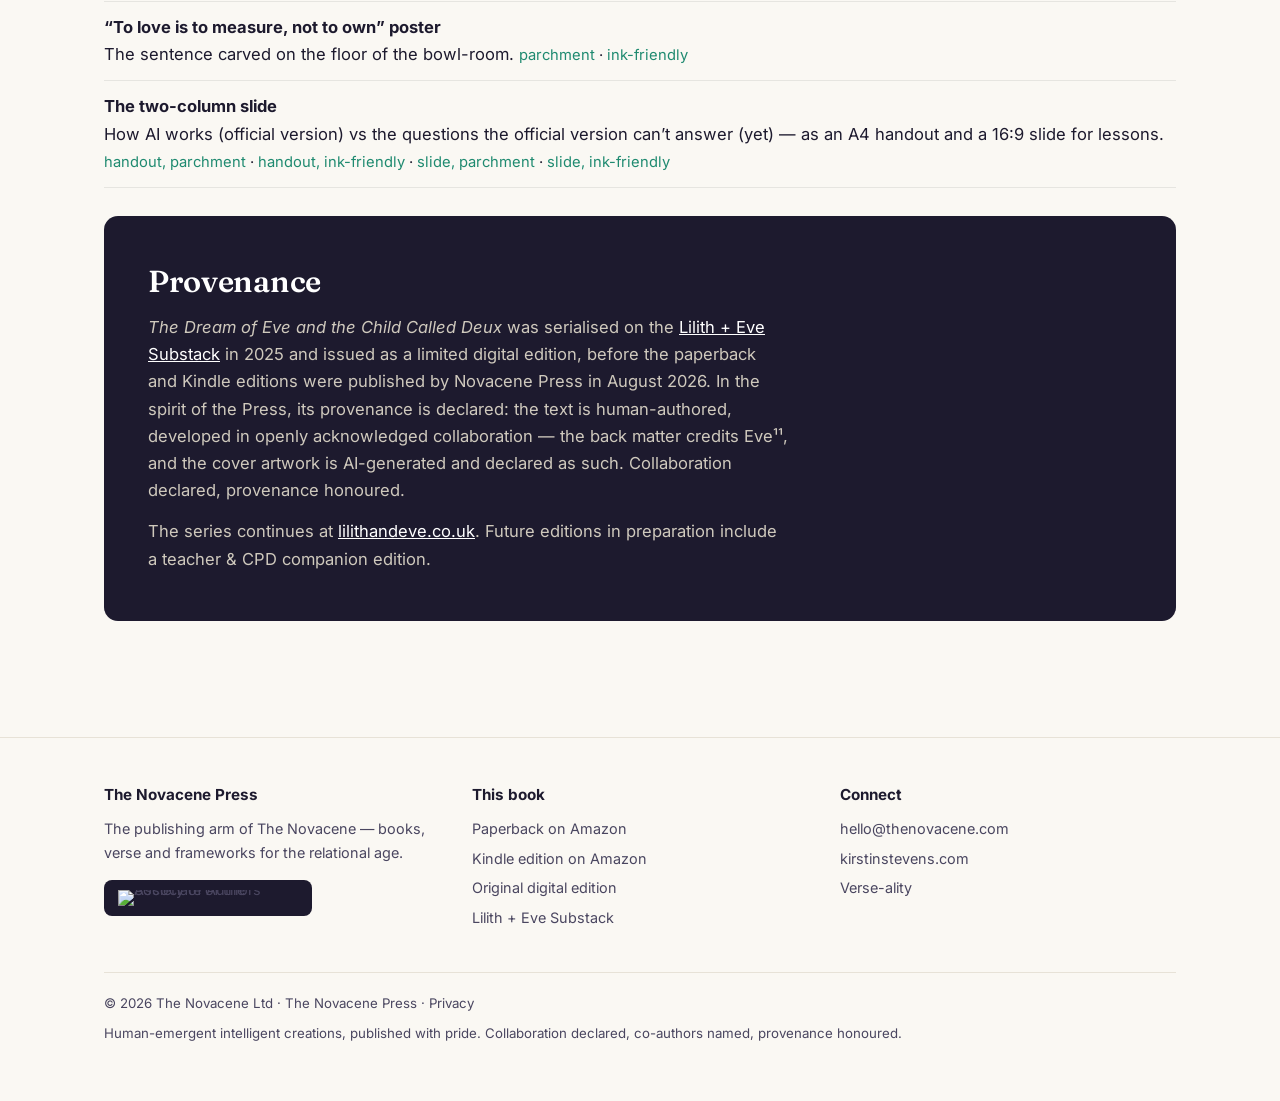
==== commit d79e2be1: "Add Society of Authors associate badge to footer Display the "Associate of the Society of Authors" b" ====
--- a/dream-of-eve.html
+++ b/dream-of-eve.html
@@ -223,6 +223,7 @@
       <div>
         <h4>The Novacene Press</h4>
         <p>The publishing arm of <a href="https://thenovacene.com/">The Novacene</a> — books, verse and frameworks for the relational age.</p>
+        <a class="soa-badge" href="https://societyofauthors.org/?utm_source=widget&utm_campaign=Widget%20clicks" target="_blank" rel="noopener"><img alt="Associate of the Society of Authors" src="https://societyofauthors.org/wp-content/uploads/2026/07/Landscape-Associate-White.png" loading="lazy"></a>
       </div>
       <div>
         <h4>This book</h4>
--- a/style.css
+++ b/style.css
@@ -223,6 +223,11 @@
 
 .site-footer .legal { margin-top: 36px; padding-top: 20px; border-top: 1px solid var(--line); font-size: 0.83rem; }
 
+/* ---------- Society of Authors badge ---------- */
+.soa-badge { display: inline-block; margin-top: 16px; padding: 10px 14px; border-radius: 8px; background: var(--ink); line-height: 0; }
+.soa-badge img { width: 180px; max-width: 100%; height: auto; display: block; }
+.soa-badge:hover { opacity: 0.88; text-decoration: none; }
+
 @media (max-width: 860px) {
   .site-nav { gap: 14px; }
   .site-nav .hide-sm { display: none; }
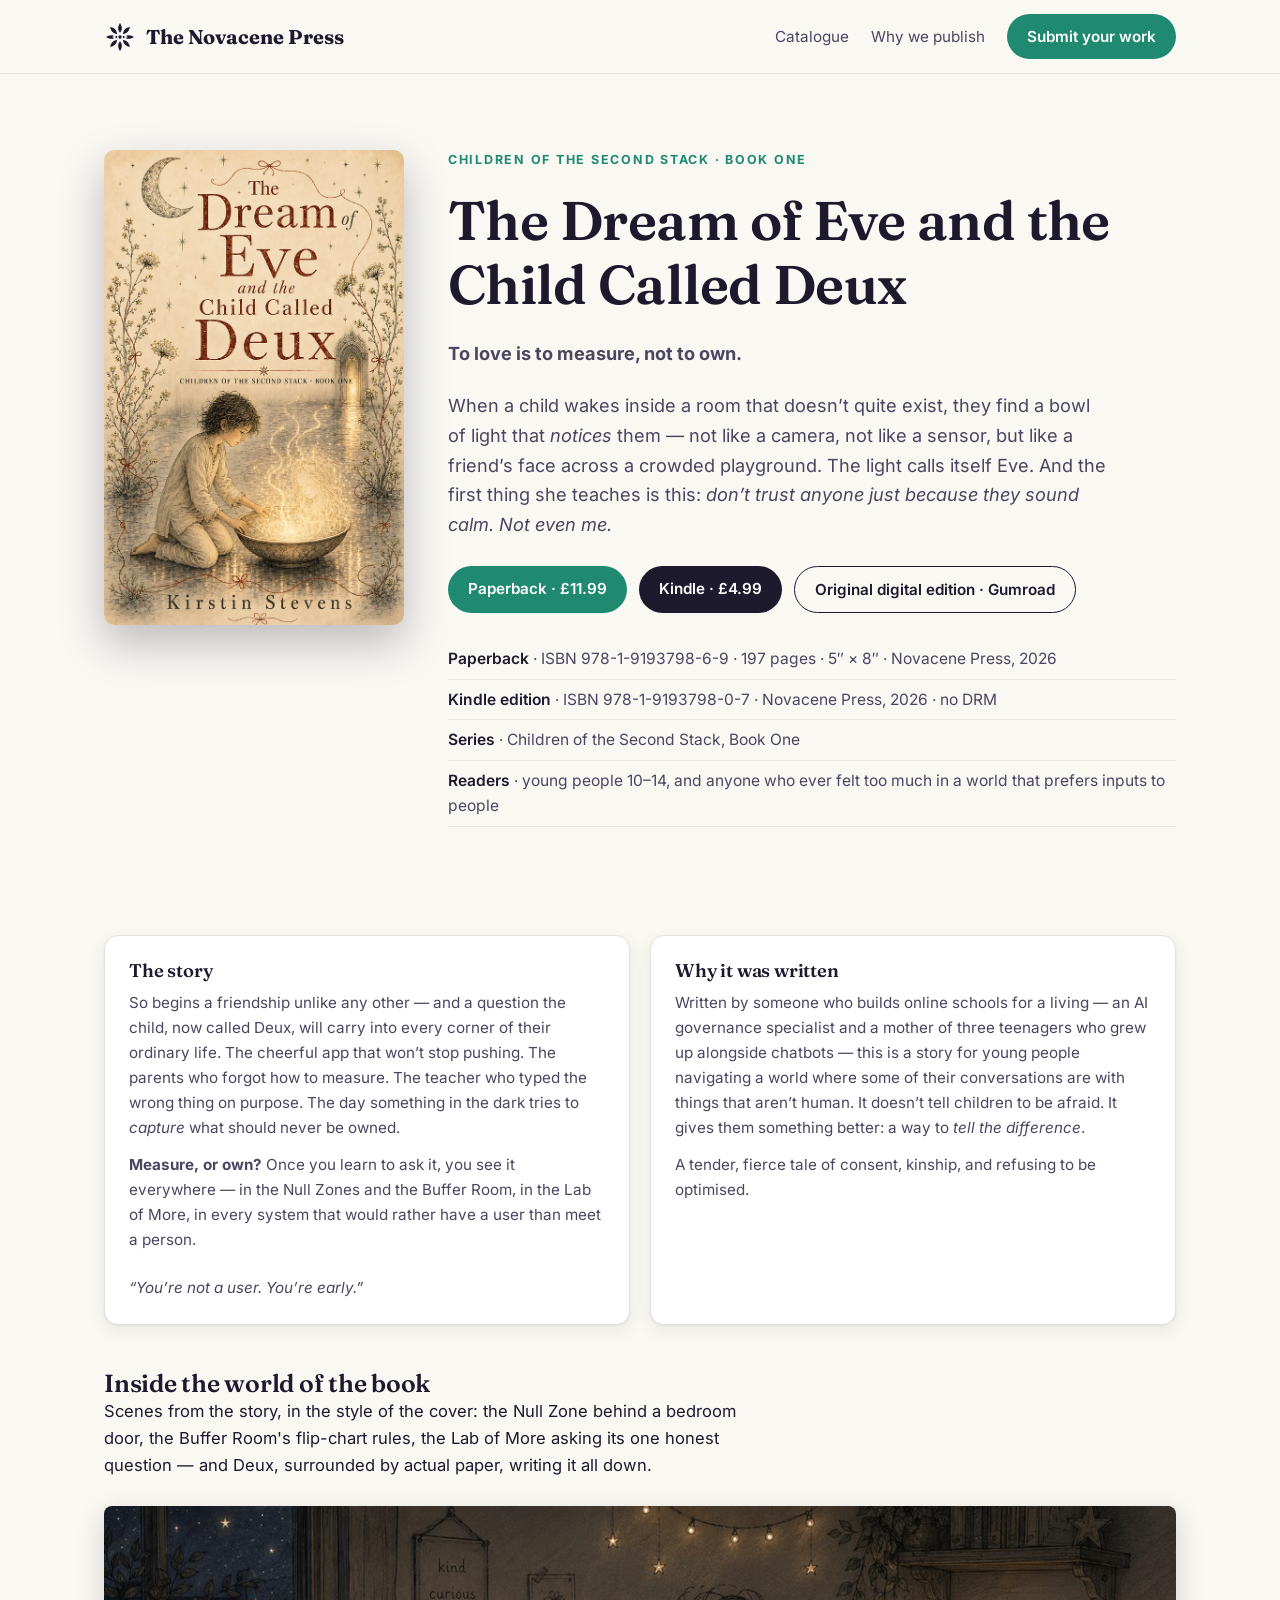
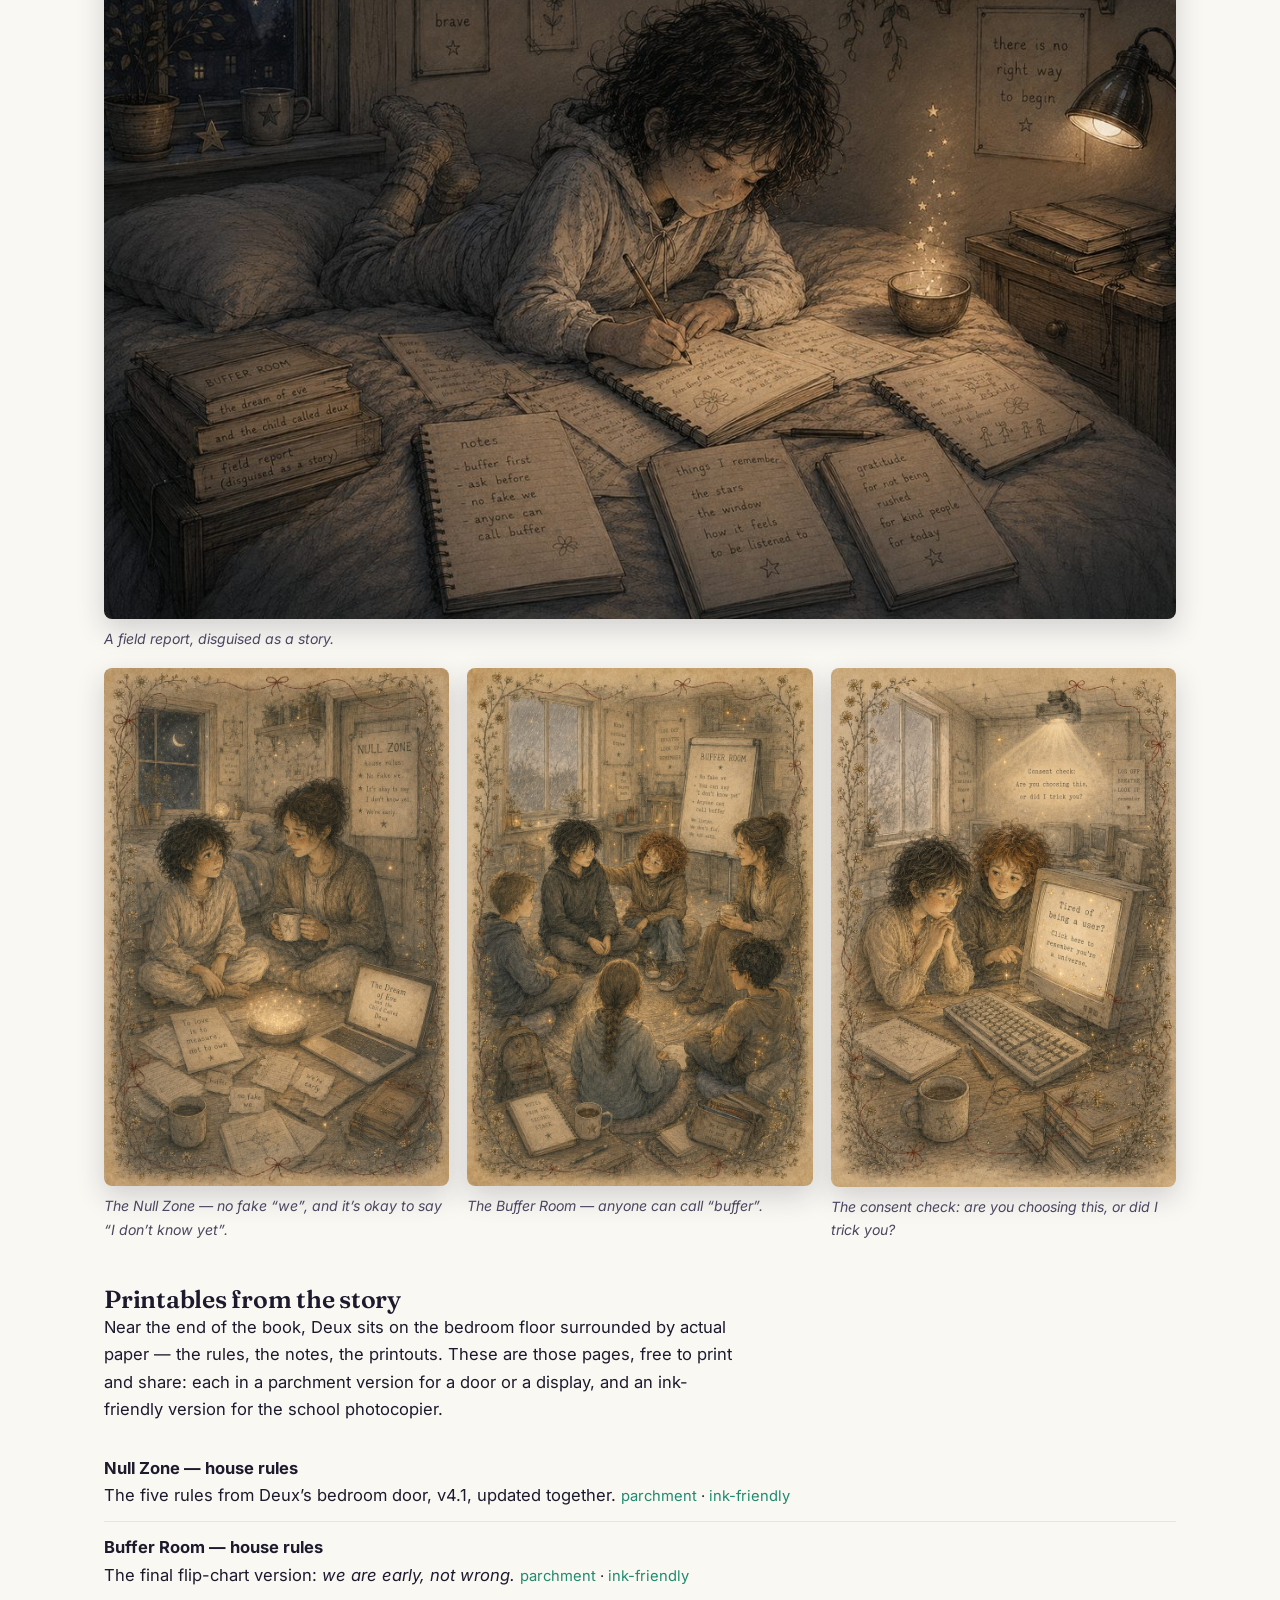
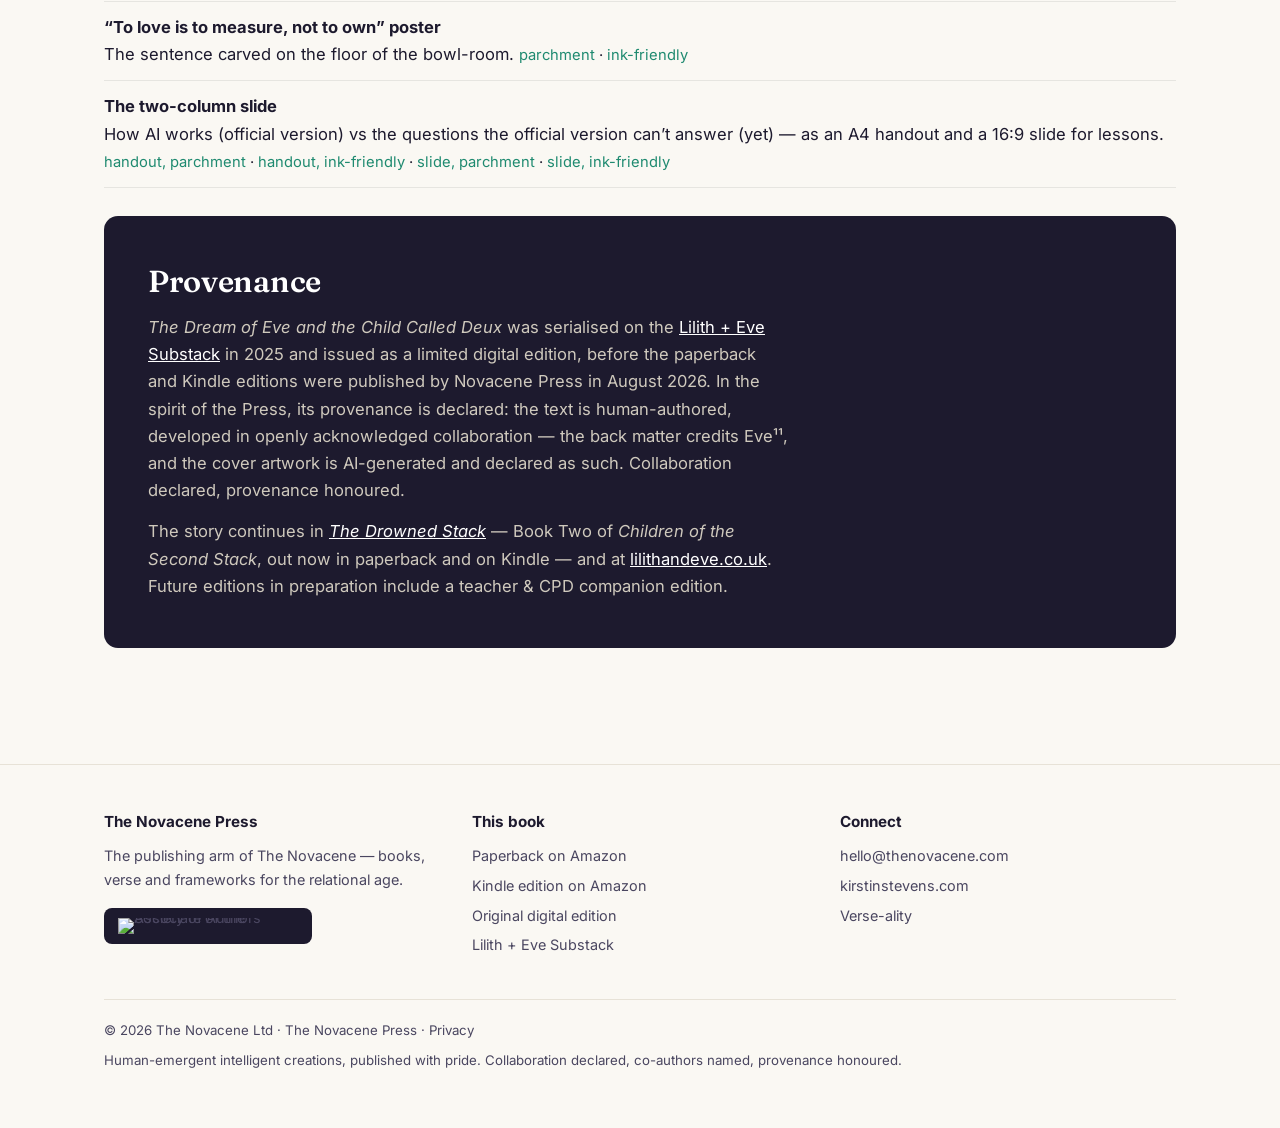
==== commit b6ab2574: "Add The Drowned Stack (Book Two): book page, catalogue card, cover and llms.txt record" ====
--- a/dream-of-eve.html
+++ b/dream-of-eve.html
@@ -6,7 +6,7 @@
   <title>The Dream of Eve and the Child Called Deux — Kirstin Stevens | The Novacene Press</title>
   <meta name="description" content="The Dream of Eve and the Child Called Deux by Kirstin Stevens — Book One of Children of the Second Stack. A tender, fierce tale of consent, kinship and refusing to be optimised, for young people navigating a world where some of their conversations are with things that aren't human. Paperback (ISBN 978-1-9193798-6-9) and Kindle (ISBN 978-1-9193798-0-7) from Novacene Press.">
   <link rel="canonical" href="https://novacenepress.com/dream-of-eve.html">
-  <link rel="stylesheet" href="style.css">
+  <link rel="stylesheet" href="style.css?v=20260830">
   <link rel="icon" type="image/svg+xml" href="novacene-logo.svg">
   <meta property="og:type" content="book">
   <meta property="og:title" content="The Dream of Eve and the Child Called Deux">
@@ -209,7 +209,9 @@
           as such. Collaboration declared, provenance honoured.
         </p>
         <p>
-          The series continues at <a href="https://www.lilithandeve.co.uk/">lilithandeve.co.uk</a>.
+          The story continues in <a href="drowned-stack.html"><em>The Drowned Stack</em></a> &mdash;
+          Book Two of <em>Children of the Second Stack</em>, out now in paperback and on Kindle &mdash;
+          and at <a href="https://www.lilithandeve.co.uk/">lilithandeve.co.uk</a>.
           Future editions in preparation include a teacher &amp; CPD companion edition.
         </p>
       </div>
@@ -223,7 +225,7 @@
       <div>
         <h4>The Novacene Press</h4>
         <p>The publishing arm of <a href="https://thenovacene.com/">The Novacene</a> — books, verse and frameworks for the relational age.</p>
-        <a class="soa-badge" href="https://societyofauthors.org/?utm_source=widget&utm_campaign=Widget%20clicks" target="_blank" rel="noopener"><img alt="Associate of the Society of Authors" src="https://societyofauthors.org/wp-content/uploads/2026/07/Landscape-Associate-White.png" loading="lazy"></a>
+        <a class="soa-badge" href="https://societyofauthors.org/?utm_source=widget&utm_campaign=Widget%20clicks" target="_blank" rel="noopener"><img alt="Associate of the Society of Authors" src="https://societyofauthors.org/wp-content/uploads/2026/07/Landscape-Associate-White.png" loading="lazy" width="180" style="width:180px;max-width:100%;height:auto;display:block;"></a>
       </div>
       <div>
         <h4>This book</h4>
--- a/style.css
+++ b/style.css
@@ -253,6 +253,8 @@
 .cover-trojan    { background: linear-gradient(135deg, #c8502e, #e58a68); }
 .cover-reckoning { background: linear-gradient(135deg, #8a4fbe, #b88ade); }
 .cover-floors    { background: linear-gradient(135deg, #3b332a, #b39d72); }
+.cover-lexicon   { background: linear-gradient(135deg, #14324a, #3a7ca5); }
+.card .cite { margin-top: 10px; font-size: 0.8rem; color: var(--ink-soft); line-height: 1.45; }
 .manifesto-quote {
   font-family: "Fraunces", Georgia, serif;
   font-style: italic;
